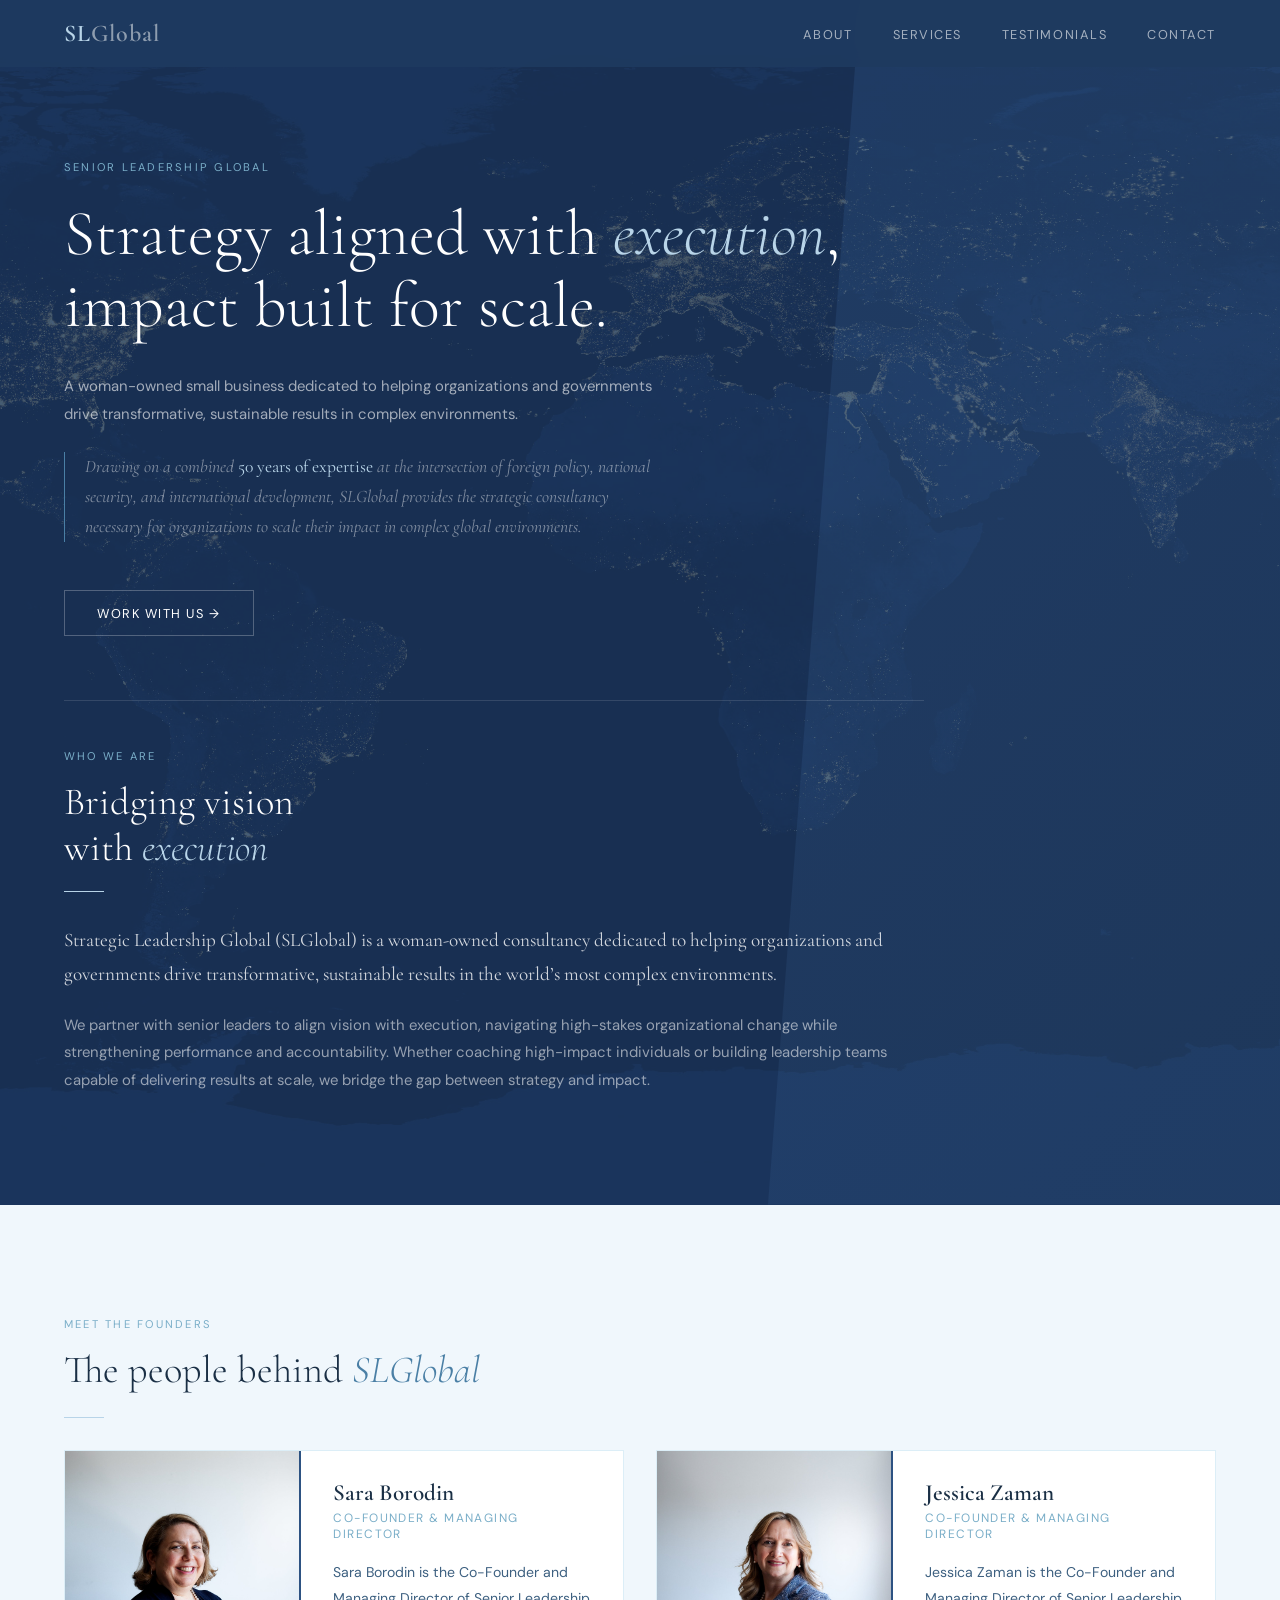
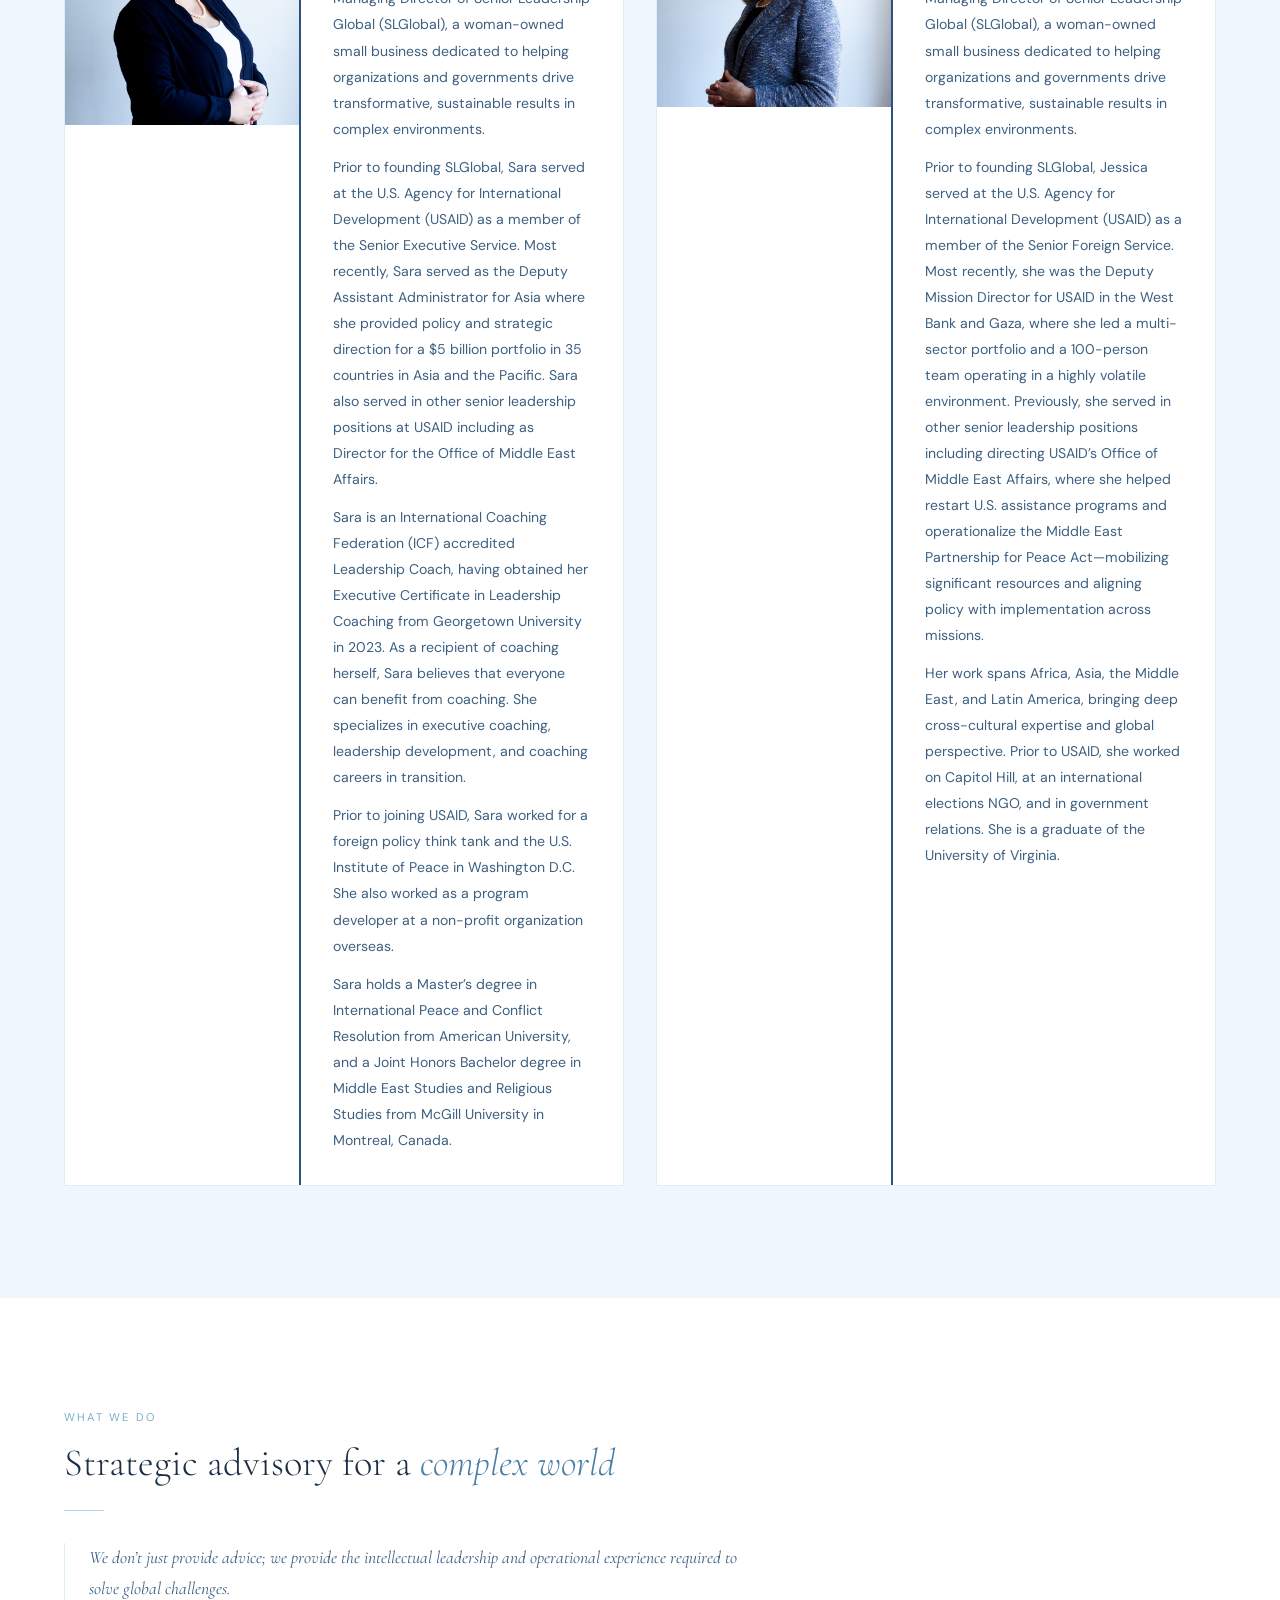
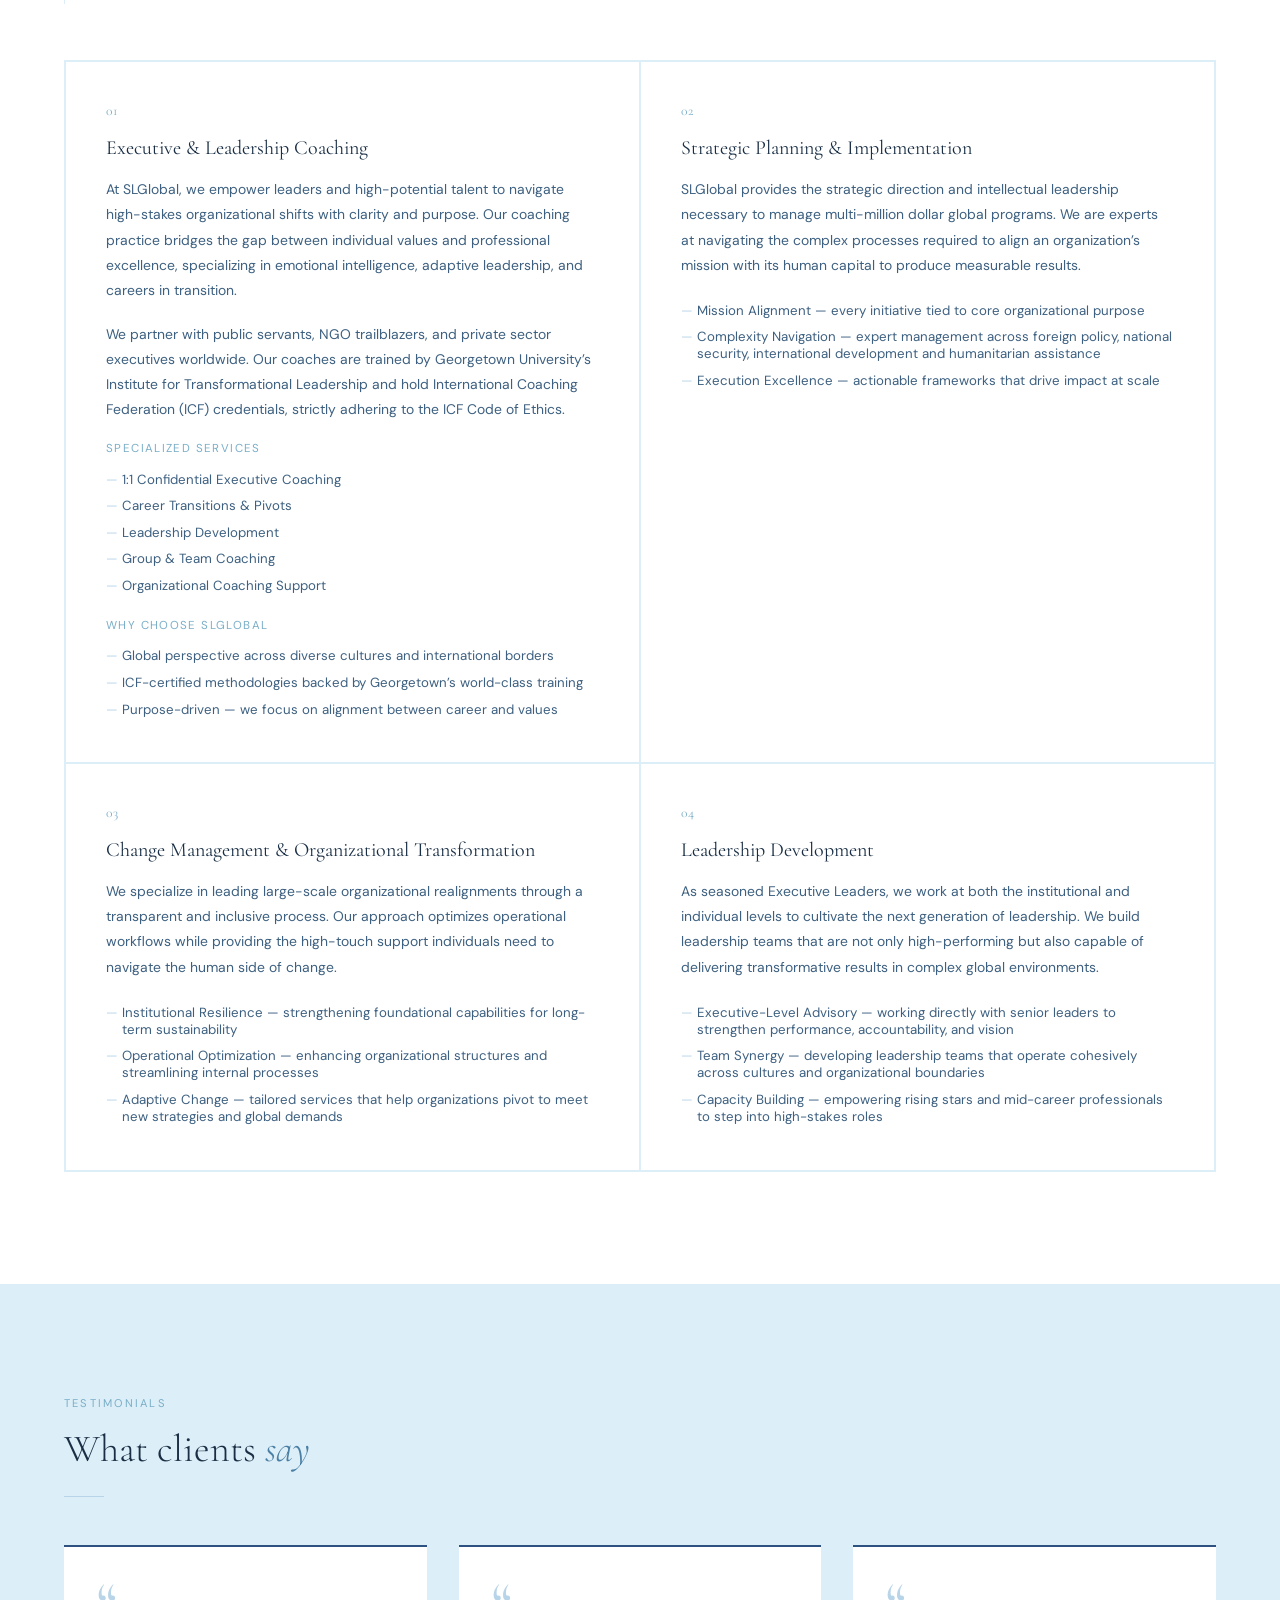
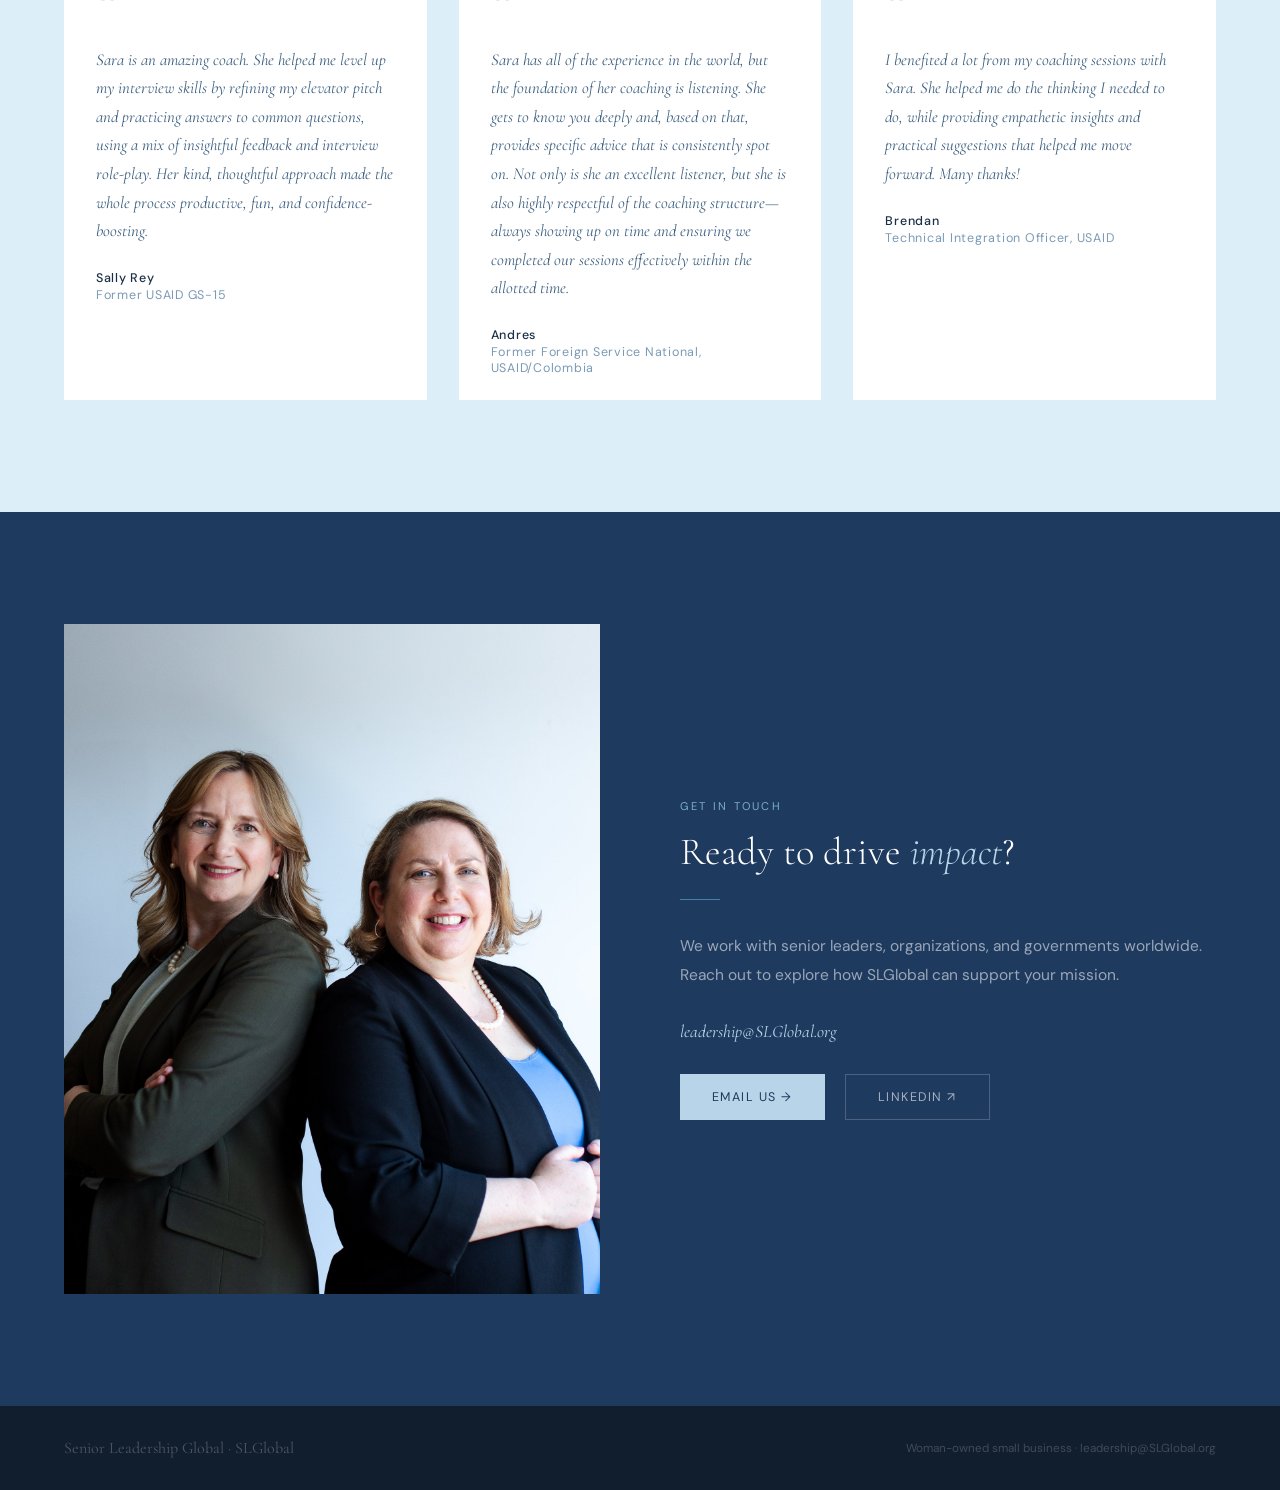
==== public/index.html @ 0eea9904 "Set up Cloudflare Workers deployment: Added GitHub Actions workflow, updated `wrangler.toml`, and mi" ====
<!DOCTYPE html>
<html lang="en">
<head>
<meta charset="UTF-8">
<meta name="viewport" content="width=device-width, initial-scale=1.0">
<title>SLGlobal — Senior Leadership Global</title>
<link href="https://fonts.googleapis.com/css2?family=Cormorant+Garamond:ital,wght@0,300;0,400;0,600;1,300;1,400&family=DM+Sans:wght@300;400;500&display=swap" rel="stylesheet">
<style>
  *, *::before, *::after { box-sizing: border-box; margin: 0; padding: 0; }
  :root {
    --blue-darkest: #1e3a5f;
    --blue-dark: #2d5282;
    --blue-mid: #4a7fa5;
    --blue-soft: #7aaec8;
    --blue-pale: #b8d4e8;
    --blue-mist: #dceef7;
    --blue-frost: #f0f7fc;
    --white: #ffffff;
    --text-dark: #1a2f45;
    --text-mid: #3d6080;
    --text-muted: #7a9ab5;
    --serif: 'Cormorant Garamond', Georgia, serif;
    --sans: 'DM Sans', system-ui, sans-serif;
  }
  html { scroll-behavior: smooth; }
  body { font-family: var(--sans); color: var(--text-dark); background: var(--white); overflow-x: hidden; }

  nav {
    position: fixed; top: 0; left: 0; right: 0; z-index: 100;
    display: flex; align-items: center; justify-content: space-between;
    padding: 1.2rem 4rem;
    background: rgba(30, 58, 95, 0.97);
    backdrop-filter: blur(8px);
  }
  .nav-logo {
    font-family: var(--serif); font-size: 1.5rem; font-weight: 600;
    color: var(--blue-pale); letter-spacing: 0.04em; text-decoration: none;
  }
  .nav-logo span { color: rgba(255,255,255,0.5); }
  .nav-links { display: flex; gap: 2.5rem; list-style: none; }
  .nav-links a {
    color: rgba(255,255,255,0.6); font-size: 0.8rem; letter-spacing: 0.12em;
    text-transform: uppercase; text-decoration: none; font-weight: 400;
    transition: color 0.2s;
  }
  .nav-links a:hover { color: var(--blue-pale); }

  section { padding: 7rem 4rem; }

  .hero {
    min-height: 100vh;
    background: var(--blue-darkest);
    display: flex; flex-direction: column; justify-content: center;
    padding: 10rem 4rem 6rem;
    position: relative; overflow: hidden;
  }
  .hero-bg {
    position: absolute; inset: 0;
    background-image: url('[data-uri]');
    background-size: cover;
    background-position: center;
    opacity: 0.18;
    z-index: 0;
  }
  .hero > *:not(.hero-bg) { position: relative; z-index: 1; }
  .hero::before {
    content: '';
    position: absolute; top: 0; right: 0; bottom: 0; width: 40%;
    background: linear-gradient(135deg, rgba(45,82,130,0.6) 0%, rgba(74,127,165,0.15) 100%);
    clip-path: polygon(18% 0, 100% 0, 100% 100%, 0 100%);
  }
  .hero-tag {
    font-size: 0.7rem; letter-spacing: 0.2em;
    text-transform: uppercase; color: var(--blue-soft); margin-bottom: 1.5rem;
  }
  .hero-title {
    font-family: var(--serif); font-size: clamp(2.8rem, 5vw, 4.5rem);
    font-weight: 300; color: var(--white); line-height: 1.12;
    max-width: 820px; margin-bottom: 2rem;
  }
  .hero-title em { font-style: italic; color: var(--blue-pale); }
  .hero-body {
    font-size: 0.93rem; line-height: 1.85; color: rgba(255,255,255,0.6);
    max-width: 600px; margin-bottom: 1.5rem;
  }
  .hero-advantage {
    font-family: var(--serif); font-size: 1.1rem; font-style: italic;
    color: rgba(255,255,255,0.45); max-width: 600px; margin-bottom: 3rem;
    border-left: 1px solid var(--blue-mid); padding-left: 1.25rem;
    line-height: 1.7;
  }
  .hero-advantage strong { font-style: normal; color: var(--blue-pale); font-weight: 400; }
  .hero-cta {
    display: inline-flex; align-items: center; gap: 0.6rem;
    border: 1px solid rgba(255,255,255,0.25); color: var(--white);
    padding: 0.85rem 2rem; font-size: 0.8rem; letter-spacing: 0.12em;
    text-transform: uppercase; font-weight: 400; text-decoration: none;
    transition: all 0.2s; width: fit-content;
  }
  .hero-cta:hover { border-color: var(--blue-pale); background: rgba(255,255,255,0.06); }

  .section-tag {
    font-size: 0.7rem; letter-spacing: 0.2em; text-transform: uppercase;
    color: var(--blue-soft); margin-bottom: 1rem;
  }
  .section-title {
    font-family: var(--serif); font-size: clamp(2rem, 3vw, 2.8rem);
    font-weight: 300; color: var(--text-dark); line-height: 1.2; margin-bottom: 1.5rem;
  }
  .section-title em { font-style: italic; color: var(--blue-mid); }
  .divider { width: 2.5rem; height: 1px; background: var(--blue-pale); margin-bottom: 2rem; }

  .about { background: var(--blue-frost); }
  .about-grid { display: grid; grid-template-columns: 1fr 1fr; gap: 5rem; align-items: start; }
  .about-lead {
    font-family: var(--serif); font-size: 1.2rem; line-height: 1.75;
    color: var(--text-mid); margin-bottom: 1.25rem;
  }
  .about-body { font-size: 0.93rem; line-height: 1.85; color: var(--text-mid); margin-bottom: 0.9rem; }
  .about-stats { display: grid; grid-template-columns: 1fr 1fr; gap: 1.5rem; margin-top: 2rem; }
  .stat { border-top: 1px solid var(--blue-pale); padding-top: 1rem; }
  .stat-num { font-family: var(--serif); font-size: 2.4rem; font-weight: 300; color: var(--blue-dark); line-height: 1; }
  .stat-label { font-size: 0.78rem; color: var(--text-muted); margin-top: 0.3rem; letter-spacing: 0.05em; }

  .bios { display: flex; flex-direction: row; gap: 2rem; align-items: stretch; }
  .bio-card { background: var(--white); border: 1px solid var(--blue-mist); overflow: hidden; flex: 1; min-width: 0; display: flex; flex-direction: row; align-items: stretch; }
  .bio-photo-wrap {
    flex: 0 0 42%;
  }
  .bio-photo {
    width: 100%;
    height: auto;
    display: block;
  }
  .bio-text-wrap { padding: 1.75rem 2rem 2rem; border-left: 2px solid var(--blue-dark); flex: 1; }
  .bio-name { font-family: var(--serif); font-size: 1.45rem; font-weight: 600; color: var(--text-dark); margin-bottom: 0.2rem; }
  .bio-role { font-size: 0.75rem; letter-spacing: 0.12em; text-transform: uppercase; color: var(--blue-soft); margin-bottom: 1.1rem; }
  .bio-body { font-size: 0.88rem; line-height: 1.85; color: var(--text-mid); }
  .bio-body p { margin-bottom: 0.75rem; }
  .bio-body p:last-child { margin-bottom: 0; }

  .services { background: var(--white); }
  .services-intro {
    font-family: var(--serif); font-size: 1.1rem; font-style: italic;
    line-height: 1.75; color: var(--text-mid); max-width: 680px; margin-bottom: 3.5rem;
    border-left: 1px solid var(--blue-mist); padding-left: 1.5rem;
  }
  .services-grid { display: grid; grid-template-columns: 1fr 1fr; gap: 0; border: 1px solid var(--blue-mist); }
  .service-item {
    padding: 2.5rem; border: 0.5px solid var(--blue-mist); transition: background 0.2s;
  }
  .service-item:hover { background: var(--blue-frost); }
  .service-num { font-family: var(--serif); font-size: 0.85rem; color: var(--blue-soft); margin-bottom: 1rem; letter-spacing: 0.1em; }
  .service-title {
    font-family: var(--serif); font-size: 1.25rem; font-weight: 400; color: var(--text-dark);
    margin-bottom: 1rem; line-height: 1.3;
  }
  .service-text { font-size: 0.87rem; line-height: 1.8; color: var(--text-mid); margin-bottom: 1.2rem; }
  .service-subtitle { font-size: 0.72rem; letter-spacing: 0.12em; text-transform: uppercase; color: var(--blue-soft); margin: 1.2rem 0 0.6rem; }
  .service-bullets { list-style: none; }
  .service-bullets li {
    font-size: 0.83rem; color: var(--text-mid); padding: 0.3rem 0;
    padding-left: 1rem; position: relative;
  }
  .service-bullets li::before { content: '—'; position: absolute; left: 0; color: var(--blue-pale); }

  .testimonials { background: var(--blue-mist); }
  .testimonials .section-title { color: var(--text-dark); }
  .testimonials-grid { display: grid; grid-template-columns: 1fr 1fr 1fr; gap: 2rem; margin-top: 3rem; }
  .testimonial-card { background: var(--white); padding: 2rem 2rem 1.5rem; border-top: 2px solid var(--blue-dark); }
  .quote-mark {
    font-family: var(--serif); font-size: 4rem; line-height: 0.8;
    color: var(--blue-pale); margin-bottom: 1rem; display: block;
  }
  .quote-text {
    font-family: var(--serif); font-size: 1.05rem; line-height: 1.7;
    color: var(--text-mid); font-style: italic; margin-bottom: 1.5rem;
  }
  .quote-attr { font-size: 0.78rem; letter-spacing: 0.06em; color: var(--text-muted); }
  .quote-attr strong { display: block; color: var(--text-dark); font-style: normal; margin-bottom: 0.1rem; font-weight: 500; }

  .contact { background: var(--blue-darkest); }
  .contact .section-title { color: var(--white); }
  .contact .section-title em { color: var(--blue-pale); }
  .contact .section-tag { color: var(--blue-soft); }
  .contact .divider { background: var(--blue-mid); }
  .contact-inner {
    display: grid; grid-template-columns: 1fr 1fr; gap: 5rem; align-items: center;
  }
  .contact-photo-wrap { overflow: hidden; }
  .contact-photo { width: 100%; display: block; height: auto; }
  .contact-body { font-size: 0.97rem; line-height: 1.85; color: rgba(255,255,255,0.55); margin-bottom: 2rem; }
  .contact-email {
    font-family: var(--serif); font-size: 1.1rem; color: var(--blue-pale);
    margin-bottom: 2rem; display: block; font-style: italic;
  }
  .contact-links { display: flex; gap: 1.25rem; flex-wrap: wrap; }
  .contact-btn {
    display: inline-flex; align-items: center; gap: 0.5rem; padding: 0.85rem 2rem;
    font-size: 0.78rem; letter-spacing: 0.12em; text-transform: uppercase;
    font-weight: 400; text-decoration: none; transition: all 0.2s;
  }
  .contact-btn-primary { background: var(--blue-pale); color: var(--blue-darkest); }
  .contact-btn-primary:hover { background: var(--white); }
  .contact-btn-secondary {
    background: transparent; color: rgba(255,255,255,0.6);
    border: 1px solid rgba(255,255,255,0.2);
  }
  .contact-btn-secondary:hover { border-color: var(--blue-pale); color: var(--blue-pale); }

  footer {
    background: #111e2e; padding: 2rem 4rem;
    display: flex; justify-content: space-between; align-items: center;
  }
  .footer-logo { font-family: var(--serif); font-size: 1rem; color: rgba(255,255,255,0.25); }
  .footer-note { font-size: 0.73rem; color: rgba(255,255,255,0.2); }

  @media (max-width: 900px) {
    nav { padding: 1rem 1.5rem; }
    .nav-links { gap: 1.2rem; font-size: 0.72rem; }
    section { padding: 5rem 1.5rem; }
    .hero { padding: 9rem 1.5rem 5rem; }
    .about-grid, .services-grid, .testimonials-grid, .contact-inner { grid-template-columns: 1fr; gap: 2.5rem; }
    .bios { flex-direction: column; }
    footer { flex-direction: column; gap: 0.5rem; text-align: center; padding: 1.5rem; }
  }

  .hero-who-we-are {
    margin-top: 4rem;
    padding-top: 3rem;
    border-top: 1px solid rgba(255,255,255,0.12);
    max-width: 860px;
  }
  .hero-who-we-are .section-title { color: var(--white); margin-bottom: 1.25rem; }
  .hero-who-we-are .section-title em { color: var(--blue-pale); }
  .hero-who-we-are .about-lead { color: rgba(255,255,255,0.8); }
  .hero-who-we-are .about-body { color: rgba(255,255,255,0.55); }
  .hero-who-we-are .stat { border-top-color: rgba(255,255,255,0.15); }
  .hero-who-we-are .stat-num { color: var(--blue-pale); }
  .hero-who-we-are .stat-label { color: rgba(255,255,255,0.45); }

</style>
</head>
<body>

<nav>
  <a class="nav-logo" href="#home">SL<span>Global</span></a>
  <ul class="nav-links">
    <li><a href="#about">About</a></li>
    <li><a href="#services">Services</a></li>
    <li><a href="#testimonials">Testimonials</a></li>
    <li><a href="#contact">Contact</a></li>
  </ul>
</nav>

<section class="hero" id="home">
  <div class="hero-bg"></div>
  <p class="hero-tag">Senior Leadership Global</p>
  <h1 class="hero-title">Strategy aligned with <em>execution</em>,<br>impact built for scale.</h1>
  <p class="hero-body">A woman-owned small business dedicated to helping organizations and governments drive transformative, sustainable results in complex environments.</p>
  <p class="hero-advantage">Drawing on a combined <strong>50 years of expertise</strong> at the intersection of foreign policy, national security, and international development, SLGlobal provides the strategic consultancy necessary for organizations to scale their impact in complex global environments.</p>
  <a class="hero-cta" href="#contact">Work with us &rarr;</a>

  <div class="hero-who-we-are">
    <p class="section-tag">Who we are</p>
    <h2 class="section-title">Bridging vision<br>with <em>execution</em></h2>
    <div class="divider"></div>
    <p class="about-lead">Strategic Leadership Global (SLGlobal) is a woman-owned consultancy dedicated to helping organizations and governments drive transformative, sustainable results in the world&rsquo;s most complex environments.</p>
    <p class="about-body">We partner with senior leaders to align vision with execution, navigating high-stakes organizational change while strengthening performance and accountability. Whether coaching high-impact individuals or building leadership teams capable of delivering results at scale, we bridge the gap between strategy and impact.</p>

  </div>
</section>

<section class="about" id="about">
  <p class="section-tag">Meet the founders</p>
  <h2 class="section-title">The people behind <em>SLGlobal</em></h2>
  <div class="divider"></div>
  <div class="bios">

    <div class="bio-card">
      <div class="bio-photo-wrap">
        <img class="bio-photo" src="[data-uri]" alt="Sara Borodin">
      </div>
      <div class="bio-text-wrap">
        <div class="bio-name">Sara Borodin</div>
        <div class="bio-role">Co-Founder &amp; Managing Director</div>
        <div class="bio-body">
          <p>Sara Borodin is the Co-Founder and Managing Director of Senior Leadership Global (SLGlobal), a woman-owned small business dedicated to helping organizations and governments drive transformative, sustainable results in complex environments.</p>
          <p>Prior to founding SLGlobal, Sara served at the U.S. Agency for International Development (USAID) as a member of the Senior Executive Service. Most recently, Sara served as the Deputy Assistant Administrator for Asia where she provided policy and strategic direction for a $5 billion portfolio in 35 countries in Asia and the Pacific. Sara also served in other senior leadership positions at USAID including as Director for the Office of Middle East Affairs.</p>
          <p>Sara is an International Coaching Federation (ICF) accredited Leadership Coach, having obtained her Executive Certificate in Leadership Coaching from Georgetown University in 2023. As a recipient of coaching herself, Sara believes that everyone can benefit from coaching. She specializes in executive coaching, leadership development, and coaching careers in transition.</p>
          <p>Prior to joining USAID, Sara worked for a foreign policy think tank and the U.S. Institute of Peace in Washington D.C. She also worked as a program developer at a non-profit organization overseas.</p>
          <p>Sara holds a Master&rsquo;s degree in International Peace and Conflict Resolution from American University, and a Joint Honors Bachelor degree in Middle East Studies and Religious Studies from McGill University in Montreal, Canada.</p>
        </div>
      </div>
    </div>

    <div class="bio-card">
      <div class="bio-photo-wrap">
        <img class="bio-photo" src="[data-uri]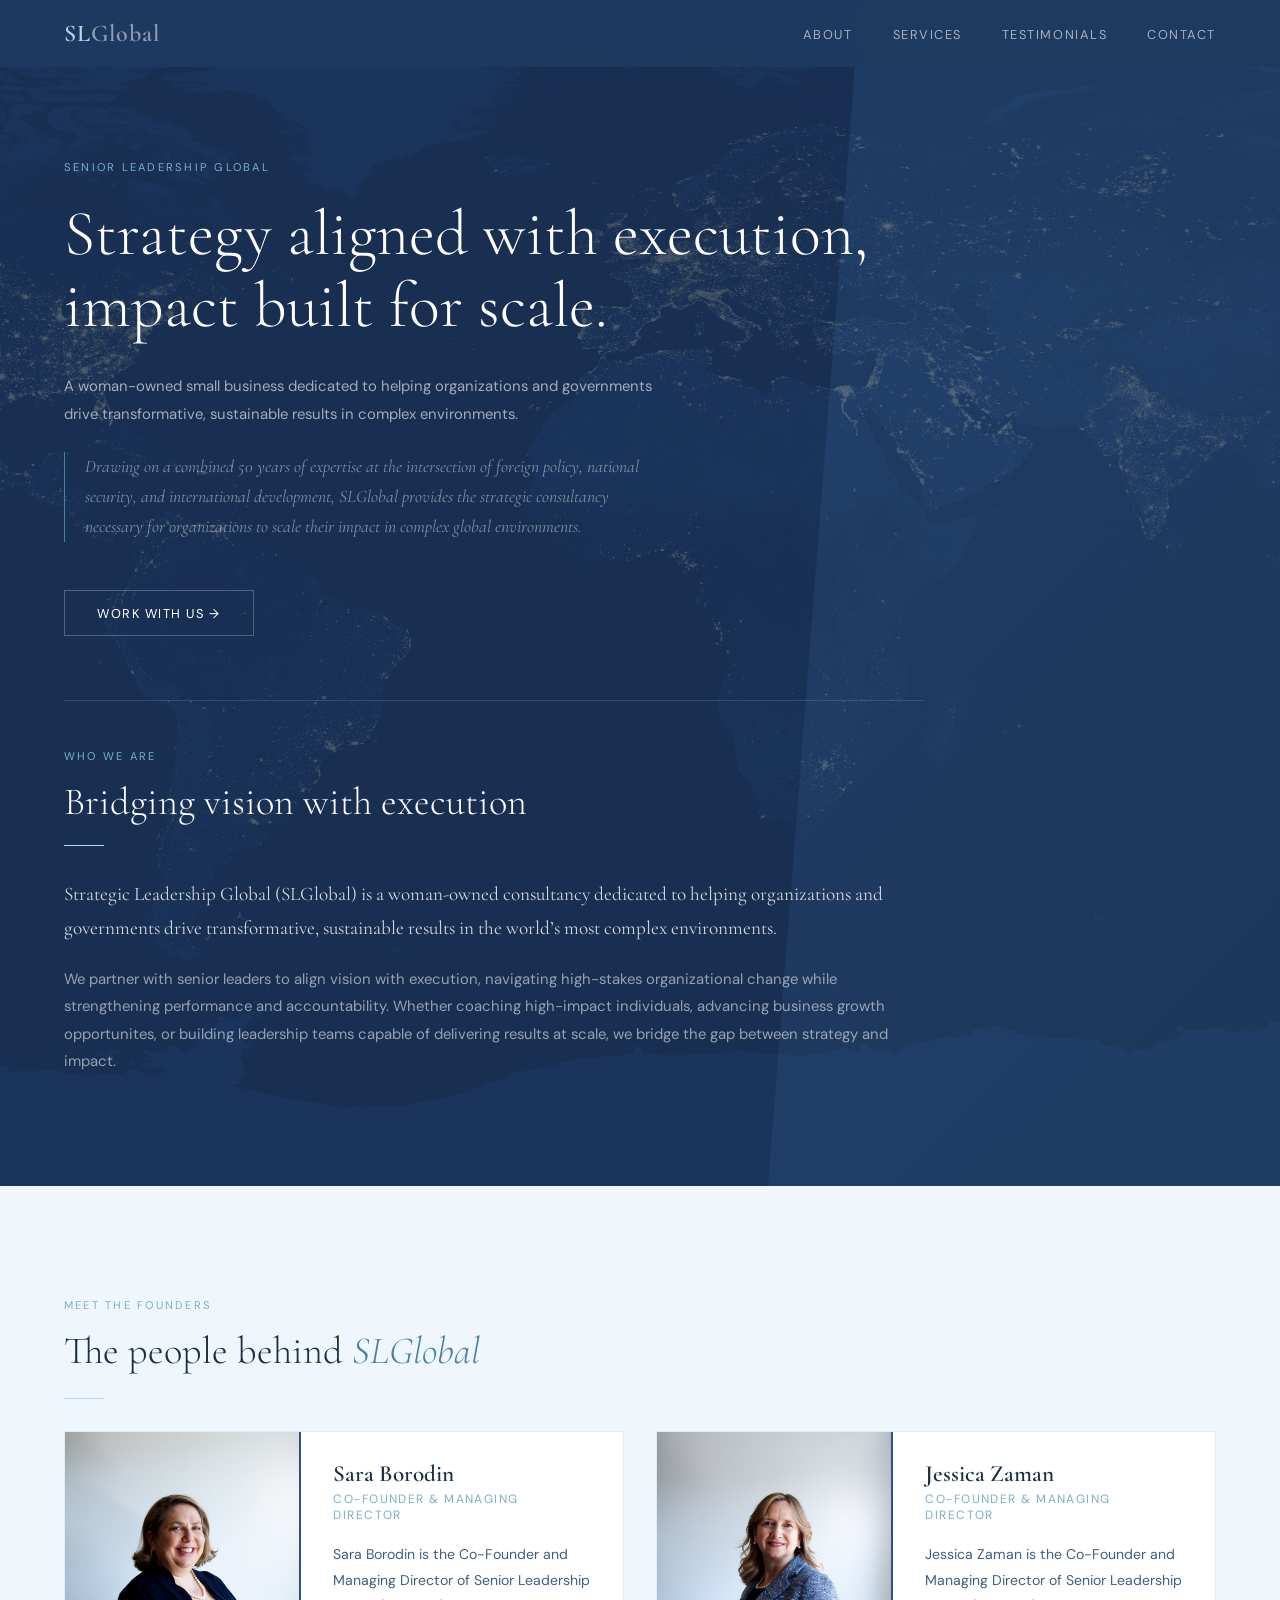
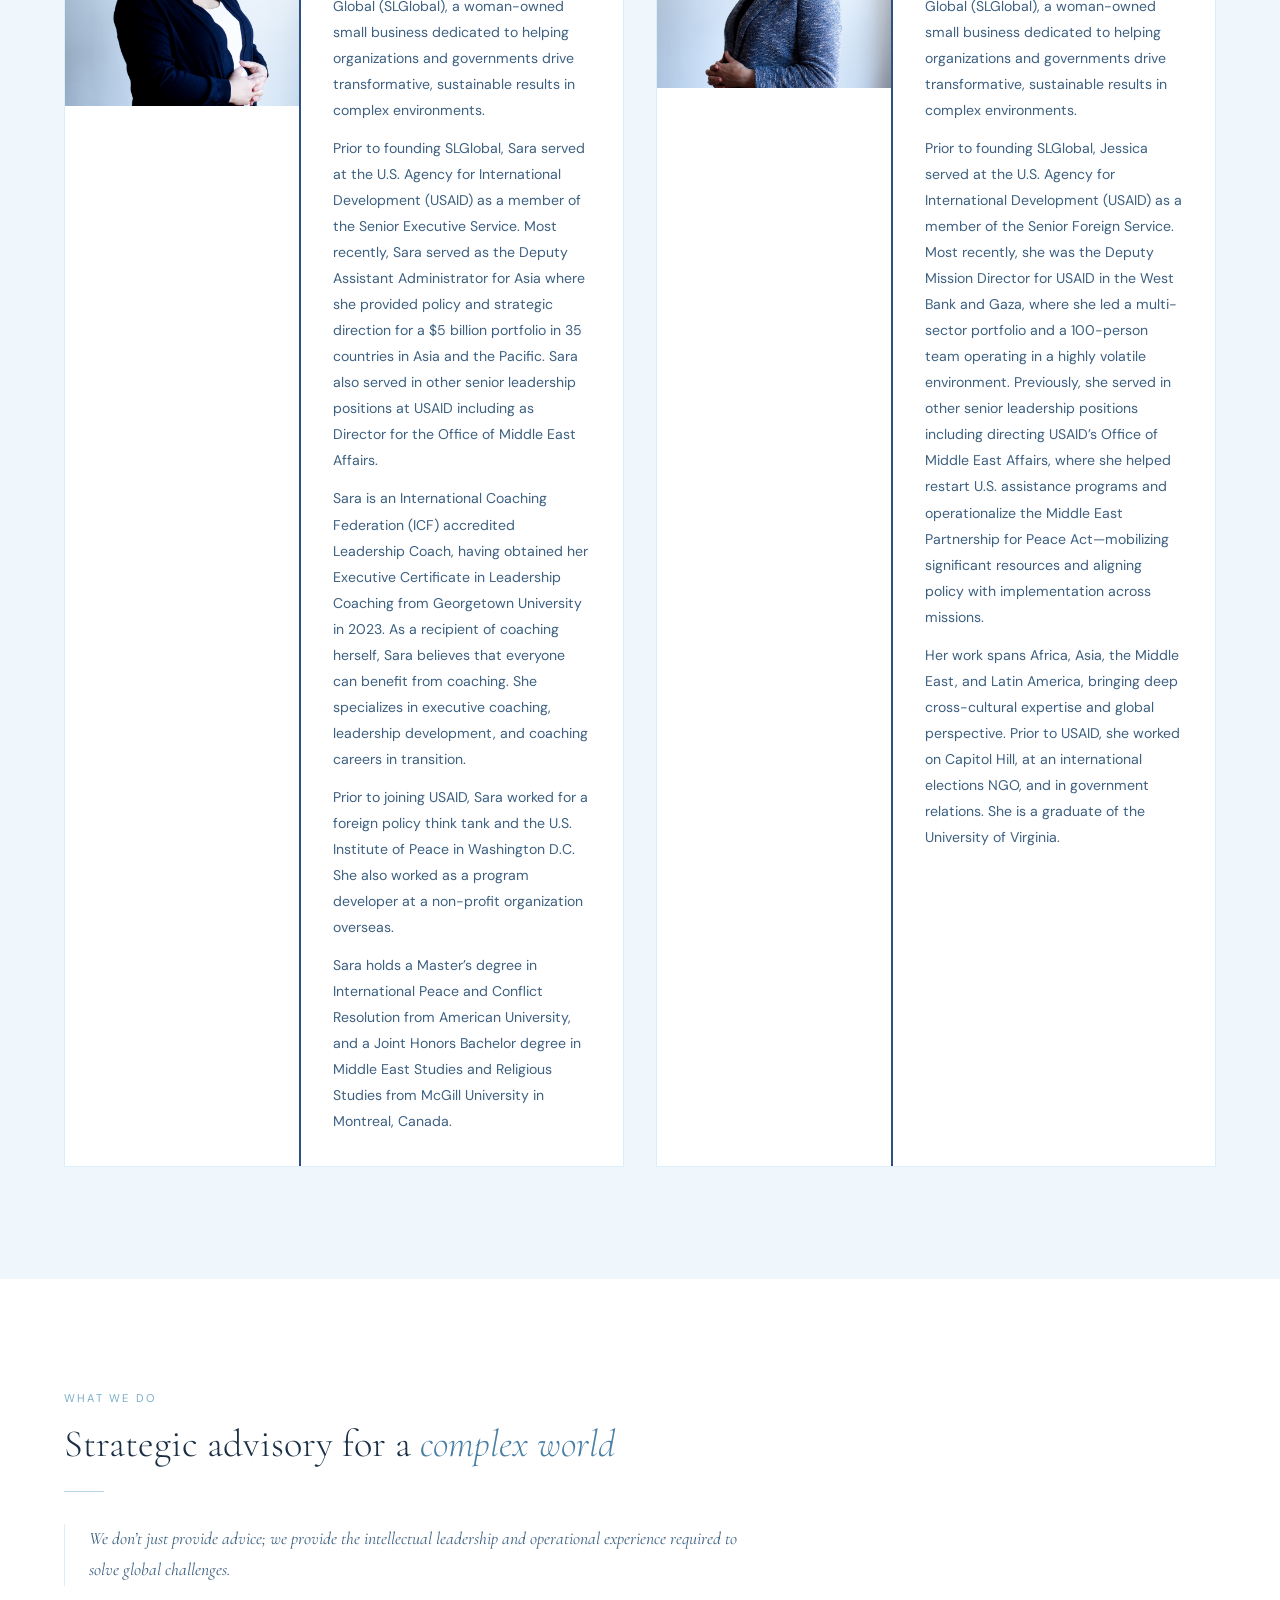
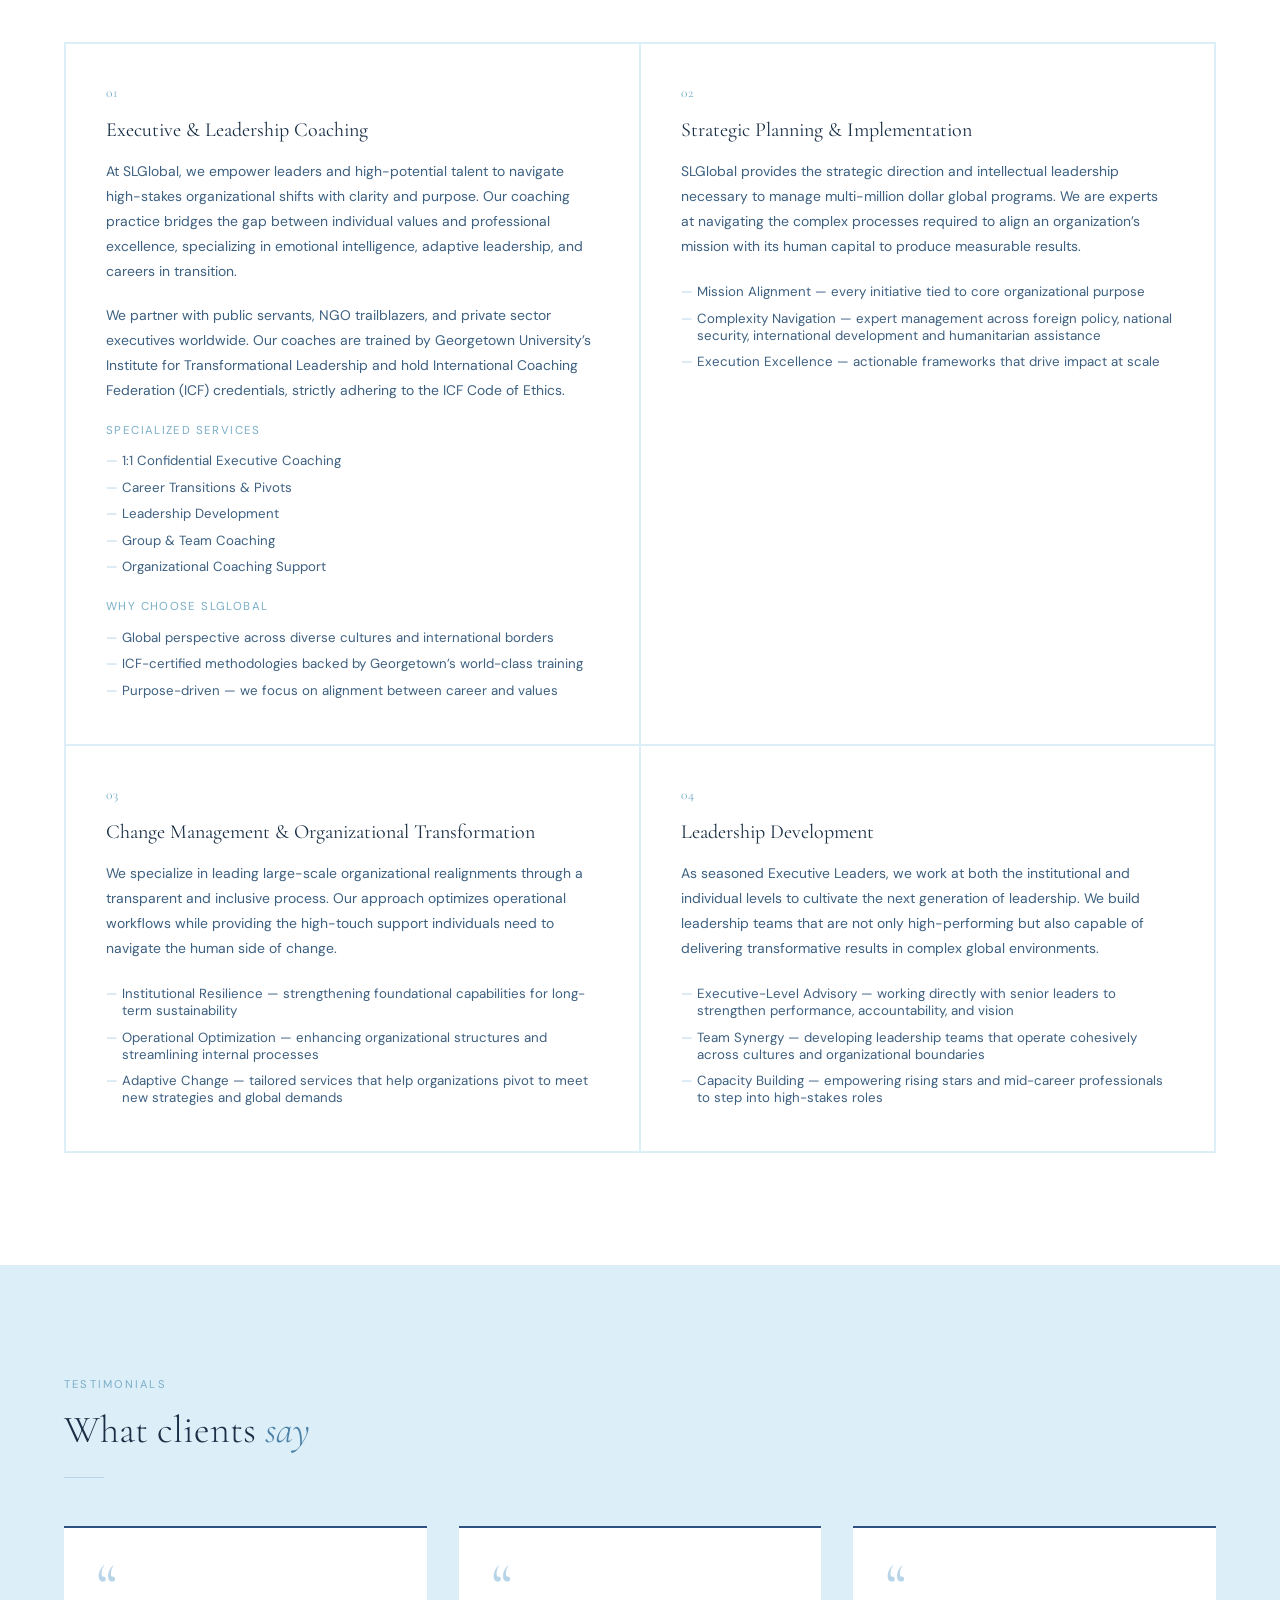
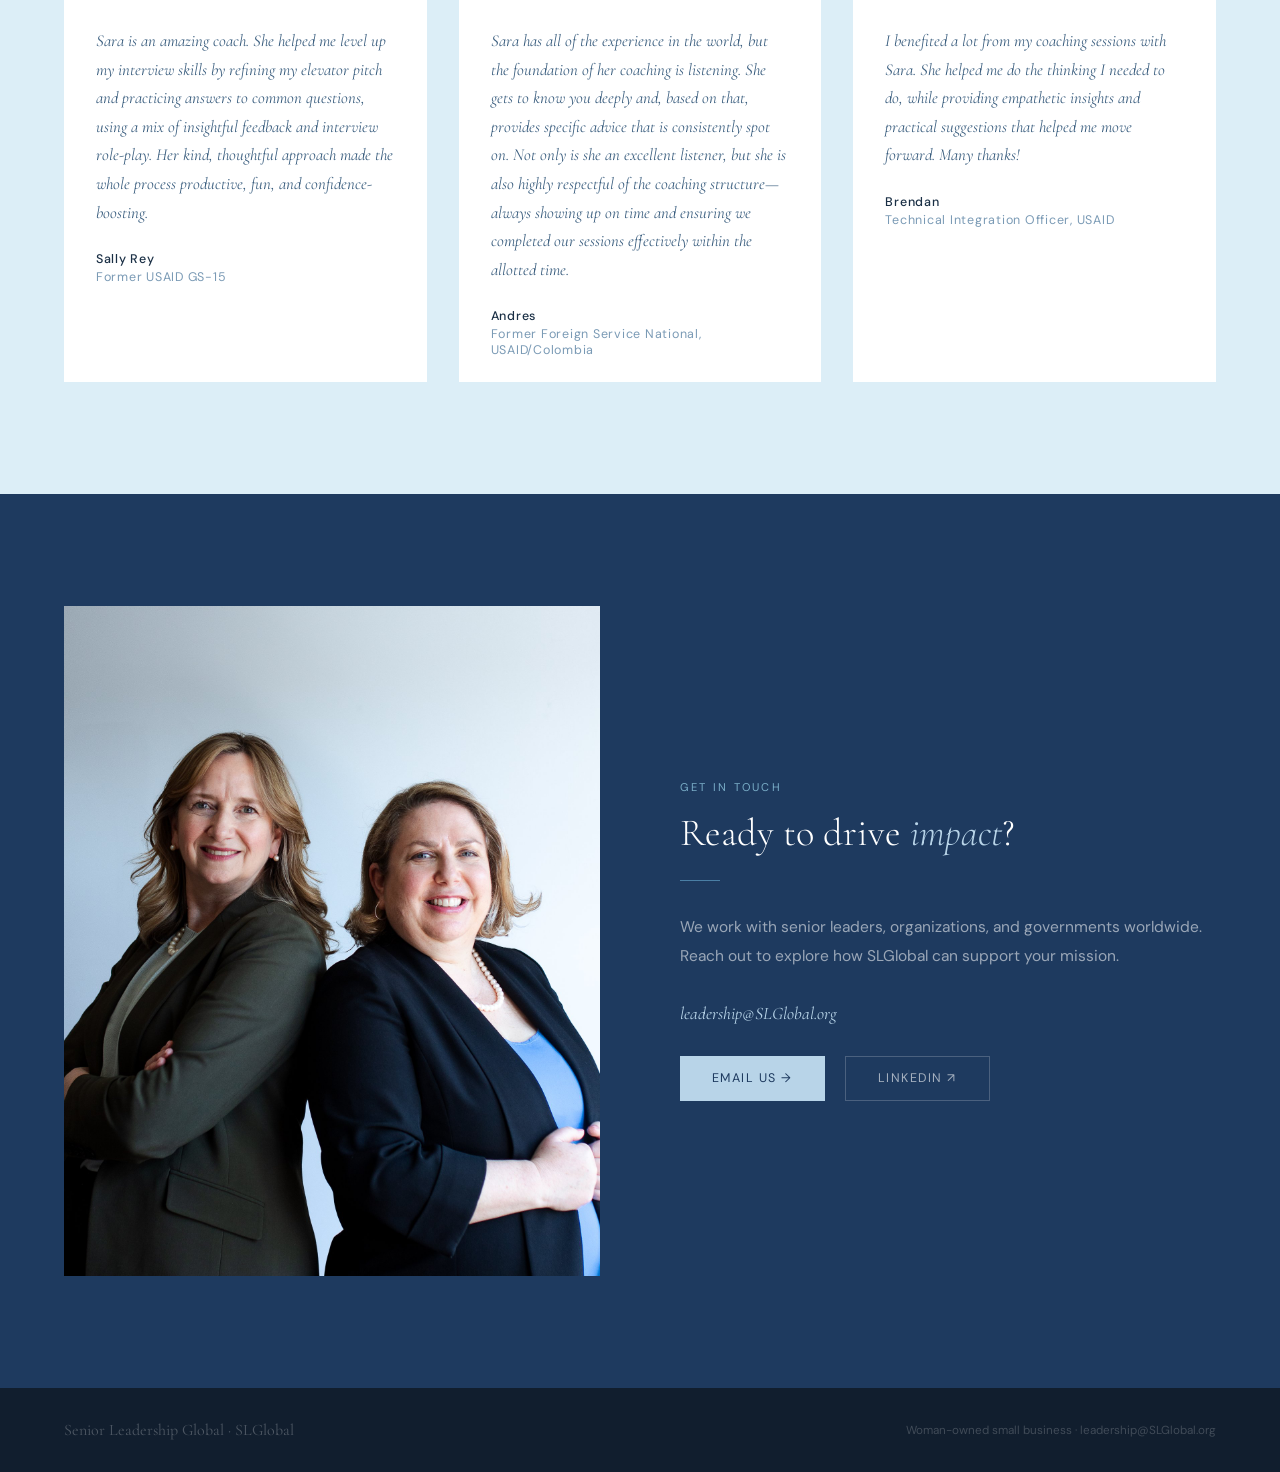
